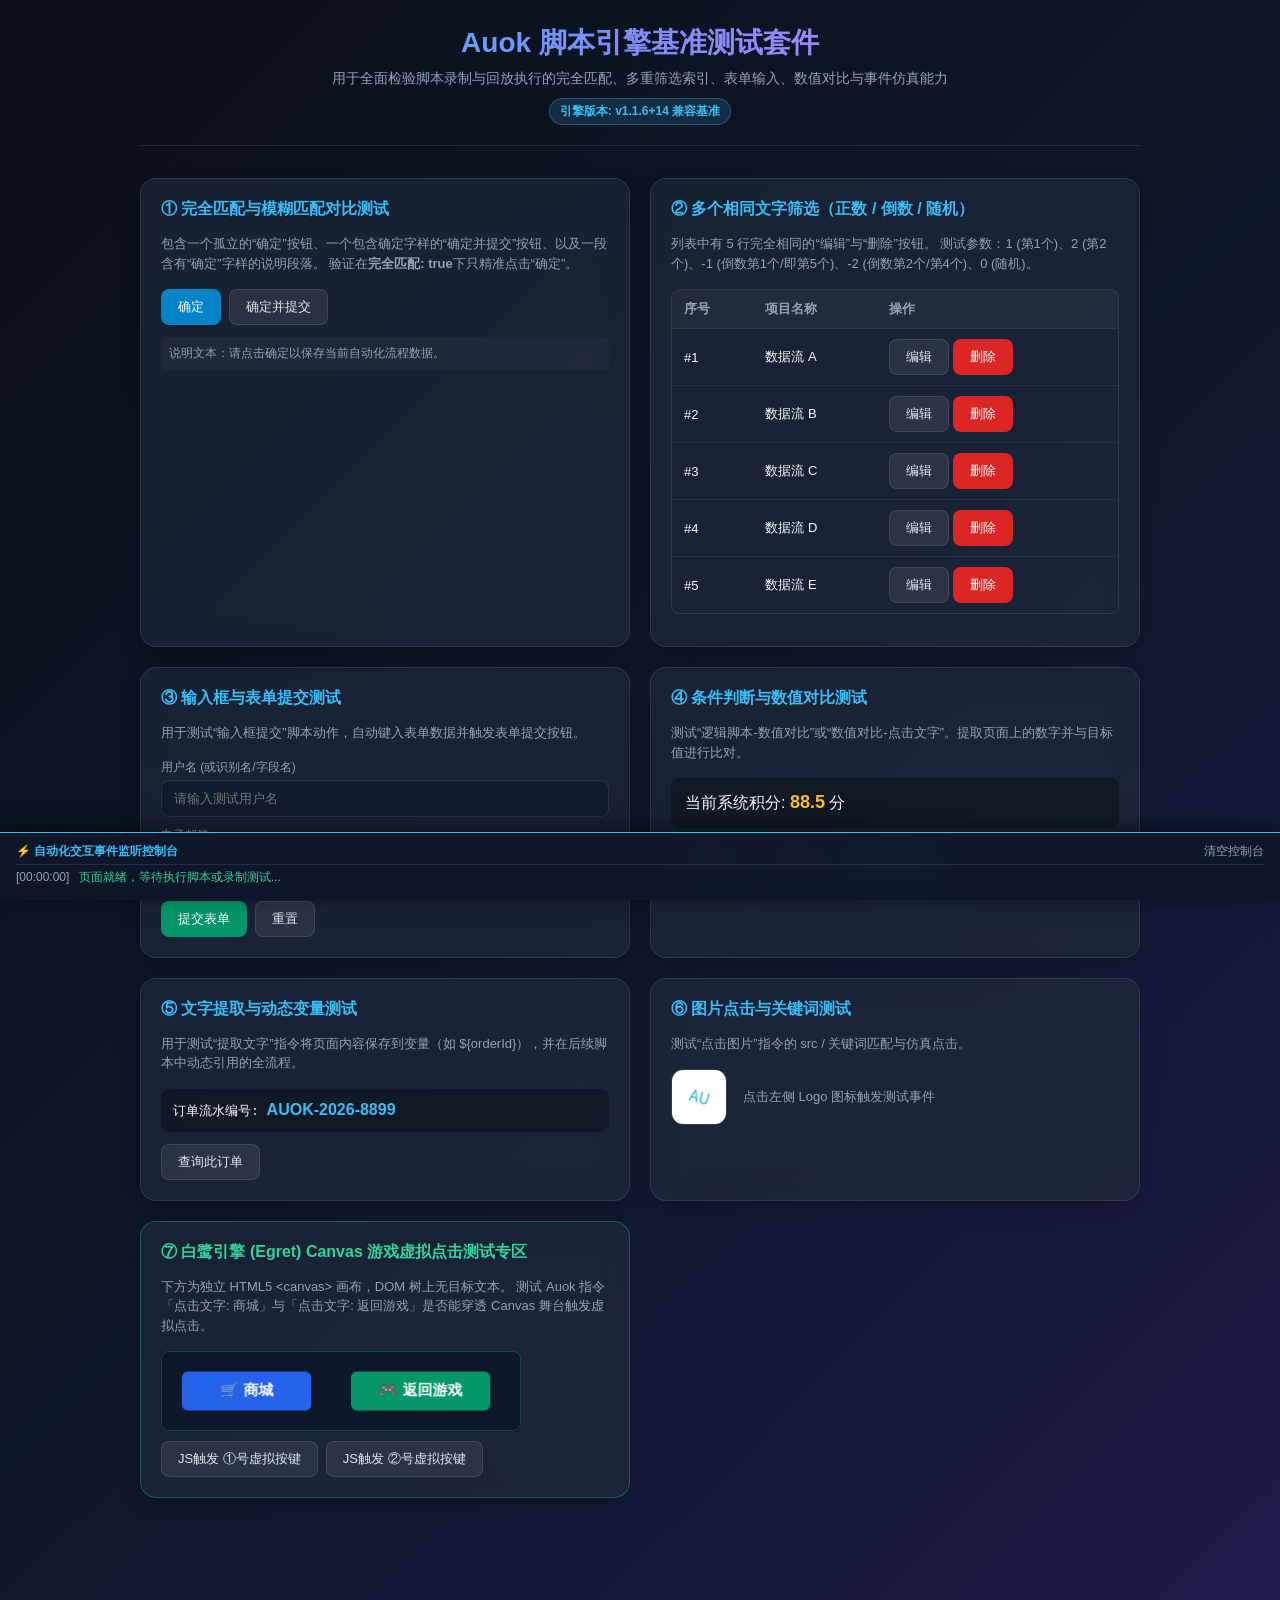
==== assets/test_page.html @ 49ed6db9 "added" ====
<!DOCTYPE html>
<html lang="zh-CN">
<head>
  <meta charset="UTF-8">
  <meta name="viewport" content="width=device-width, initial-scale=1.0">
  <title>Auok 脚本引擎全功能交互式测试基准页</title>
  <style>
    :root {
      --bg-primary: #0f172a;
      --bg-card: rgba(30, 41, 59, 0.7);
      --border: rgba(255, 255, 255, 0.1);
      --accent: #38bdf8;
      --accent-glow: rgba(56, 189, 248, 0.3);
      --text-main: #f8fafc;
      --text-muted: #94a3b8;
      --success: #34d399;
      --warning: #fbbf24;
      --danger: #f87171;
    }
    * {
      box-sizing: border-box;
      margin: 0;
      padding: 0;
      font-family: -apple-system, BlinkMacSystemFont, "Segoe UI", Roboto, "PingFang SC", "Microsoft YaHei", sans-serif;
    }
    body {
      background: linear-gradient(135deg, #0b0f19 0%, #0f172a 50%, #1e1b4b 100%);
      color: var(--text-main);
      min-height: 100vh;
      padding: 24px 16px 120px;
    }
    .container {
      max-width: 1000px;
      margin: 0 auto;
    }
    header {
      text-align: center;
      margin-bottom: 32px;
      padding-bottom: 20px;
      border-bottom: 1px solid var(--border);
    }
    header h1 {
      font-size: 28px;
      font-weight: 700;
      background: linear-gradient(to right, #38bdf8, #818cf8, #c084fc);
      -webkit-background-clip: text;
      background-clip: text;
      -webkit-text-fill-color: transparent;
      margin-bottom: 8px;
    }
    header p {
      color: var(--text-muted);
      font-size: 14px;
    }
    .badge {
      display: inline-block;
      padding: 4px 10px;
      border-radius: 9999px;
      font-size: 12px;
      font-weight: 600;
      background: rgba(56, 189, 248, 0.15);
      color: var(--accent);
      border: 1px solid var(--accent-glow);
      margin-top: 10px;
    }
    .grid {
      display: grid;
      grid-template-columns: repeat(auto-fit, minmax(460px, 1fr));
      gap: 20px;
    }
    @media (max-width: 640px) {
      .grid { grid-template-columns: 1fr; }
    }
    .card {
      background: var(--bg-card);
      backdrop-filter: blur(16px);
      -webkit-backdrop-filter: blur(16px);
      border: 1px solid var(--border);
      border-radius: 16px;
      padding: 20px;
      box-shadow: 0 10px 25px -5px rgba(0, 0, 0, 0.3);
      position: relative;
    }
    .card-title {
      font-size: 16px;
      font-weight: 600;
      margin-bottom: 14px;
      display: flex;
      align-items: center;
      gap: 8px;
      color: #38bdf8;
    }
    .card-desc {
      font-size: 13px;
      color: var(--text-muted);
      margin-bottom: 16px;
      line-height: 1.5;
    }
    .btn {
      display: inline-flex;
      align-items: center;
      justify-content: center;
      padding: 8px 16px;
      border-radius: 8px;
      font-size: 13px;
      font-weight: 500;
      cursor: pointer;
      transition: all 0.2s ease;
      border: 1px solid transparent;
      outline: none;
    }
    .btn:active {
      transform: scale(0.97);
    }
    .btn-primary {
      background: #0284c7;
      color: #fff;
    }
    .btn-primary:hover {
      background: #0369a1;
    }
    .btn-success {
      background: #059669;
      color: #fff;
    }
    .btn-success:hover {
      background: #047857;
    }
    .btn-danger {
      background: #dc2626;
      color: #fff;
    }
    .btn-danger:hover {
      background: #b91c1c;
    }
    .btn-secondary {
      background: rgba(255, 255, 255, 0.08);
      color: #e2e8f0;
      border-color: var(--border);
    }
    .btn-secondary:hover {
      background: rgba(255, 255, 255, 0.15);
    }
    .btn-group {
      display: flex;
      gap: 8px;
      flex-wrap: wrap;
    }
    .table-container {
      width: 100%;
      overflow-x: auto;
      border-radius: 8px;
      border: 1px solid var(--border);
      margin-bottom: 12px;
    }
    table {
      width: 100%;
      border-collapse: collapse;
      font-size: 13px;
      text-align: left;
    }
    th, td {
      padding: 10px 12px;
      border-bottom: 1px solid rgba(255, 255, 255, 0.06);
    }
    th {
      background: rgba(255, 255, 255, 0.04);
      color: var(--text-muted);
      font-weight: 600;
    }
    tr:last-child td {
      border-bottom: none;
    }
    .input-field {
      width: 100%;
      padding: 10px 12px;
      background: rgba(15, 23, 42, 0.6);
      border: 1px solid var(--border);
      border-radius: 8px;
      color: #fff;
      font-size: 13px;
      margin-bottom: 10px;
      outline: none;
      transition: border-color 0.2s;
    }
    .input-field:focus {
      border-color: var(--accent);
    }
    label {
      display: block;
      font-size: 12px;
      color: var(--text-muted);
      margin-bottom: 4px;
    }
    /* Fixed bottom log console */
    #console-box {
      position: fixed;
      bottom: 0;
      left: 0;
      right: 0;
      background: rgba(15, 23, 42, 0.95);
      backdrop-filter: blur(12px);
      border-top: 1px solid var(--accent);
      padding: 10px 16px;
      z-index: 9999;
      max-height: 110px;
      overflow-y: auto;
      font-family: monospace;
      font-size: 12px;
      color: #34d399;
      box-shadow: 0 -4px 20px rgba(0, 0, 0, 0.5);
    }
    .log-item {
      margin-bottom: 4px;
      line-height: 1.4;
    }
    .log-time {
      color: var(--text-muted);
      margin-right: 6px;
    }
  </style>
</head>
<body>
  <div class="container">
    <header>
      <h1>Auok 脚本引擎基准测试套件</h1>
      <p>用于全面检验脚本录制与回放执行的完全匹配、多重筛选索引、表单输入、数值对比与事件仿真能力</p>
      <span class="badge">引擎版本: v1.1.6+14 兼容基准</span>
    </header>

    <div class="grid">
      <!-- 1. 完全匹配 vs 包含匹配测试 -->
      <div class="card">
        <div class="card-title">① 完全匹配与模糊匹配对比测试</div>
        <div class="card-desc">
          包含一个孤立的“确定”按钮、一个包含确定字样的“确定并提交”按钮、以及一段含有“确定”字样的说明段落。
          验证在<strong>完全匹配: true</strong>下只精准点击“确定”。
        </div>
        <div class="btn-group" style="margin-bottom: 12px;">
          <button class="btn btn-primary" onclick="logEvent('点击了纯文字【确定】按钮')">确定</button>
          <button class="btn btn-secondary" onclick="logEvent('点击了【确定并提交】组合按钮')">确定并提交</button>
        </div>
        <p style="font-size: 12px; color: var(--text-muted); background: rgba(255,255,255,0.03); padding: 8px; border-radius: 6px;">
          说明文本：请点击确定以保存当前自动化流程数据。
        </p>
      </div>

      <!-- 2. 多重相同文字筛选测试 -->
      <div class="card">
        <div class="card-title">② 多个相同文字筛选（正数 / 倒数 / 随机）</div>
        <div class="card-desc">
          列表中有 5 行完全相同的“编辑”与“删除”按钮。
          测试参数：1 (第1个)、2 (第2个)、-1 (倒数第1个/即第5个)、-2 (倒数第2个/第4个)、0 (随机)。
        </div>
        <div class="table-container">
          <table>
            <thead>
              <tr>
                <th>序号</th>
                <th>项目名称</th>
                <th>操作</th>
              </tr>
            </thead>
            <tbody>
              <tr>
                <td>#1</td>
                <td>数据流 A</td>
                <td>
                  <button class="btn btn-secondary" onclick="logEvent('点击了 第 1 个【编辑】')">编辑</button>
                  <button class="btn btn-danger" onclick="logEvent('点击了 第 1 个【删除】')">删除</button>
                </td>
              </tr>
              <tr>
                <td>#2</td>
                <td>数据流 B</td>
                <td>
                  <button class="btn btn-secondary" onclick="logEvent('点击了 第 2 个【编辑】')">编辑</button>
                  <button class="btn btn-danger" onclick="logEvent('点击了 第 2 个【删除】')">删除</button>
                </td>
              </tr>
              <tr>
                <td>#3</td>
                <td>数据流 C</td>
                <td>
                  <button class="btn btn-secondary" onclick="logEvent('点击了 第 3 个【编辑】')">编辑</button>
                  <button class="btn btn-danger" onclick="logEvent('点击了 第 3 个【删除】')">删除</button>
                </td>
              </tr>
              <tr>
                <td>#4</td>
                <td>数据流 D</td>
                <td>
                  <button class="btn btn-secondary" onclick="logEvent('点击了 第 4 个【编辑】 (倒数第2个)')">编辑</button>
                  <button class="btn btn-danger" onclick="logEvent('点击了 第 4 个【删除】 (倒数第2个)')">删除</button>
                </td>
              </tr>
              <tr>
                <td>#5</td>
                <td>数据流 E</td>
                <td>
                  <button class="btn btn-secondary" onclick="logEvent('点击了 第 5 个【编辑】 (倒数第1个/最后一个)')">编辑</button>
                  <button class="btn btn-danger" onclick="logEvent('点击了 第 5 个【删除】 (倒数第1个/最后一个)')">删除</button>
                </td>
              </tr>
            </tbody>
          </table>
        </div>
      </div>

      <!-- 3. 表单数据填充与提交测试 -->
      <div class="card">
        <div class="card-title">③ 输入框与表单提交测试</div>
        <div class="card-desc">
          用于测试“输入框提交”脚本动作，自动键入表单数据并触发表单提交按钮。
        </div>
        <form id="test-login-form" onsubmit="event.preventDefault(); logEvent('表单提交成功! 用户名: ' + document.getElementById('username-input').value);">
          <label for="username-input">用户名 (或识别名/字段名)</label>
          <input class="input-field" id="username-input" name="用户名" placeholder="请输入测试用户名" />

          <label for="email-input">电子邮箱</label>
          <input class="input-field" id="email-input" name="邮箱" type="email" placeholder="example@auok.dev" />

          <div style="display: flex; gap: 8px; margin-top: 6px;">
            <button type="submit" class="btn btn-success">提交表单</button>
            <button type="button" class="btn btn-secondary" onclick="document.getElementById('test-login-form').reset(); logEvent('表单已重置');">重置</button>
          </div>
        </form>
      </div>

      <!-- 4. 条件判断与数值对比测试 -->
      <div class="card">
        <div class="card-title">④ 条件判断与数值对比测试</div>
        <div class="card-desc">
          测试“逻辑脚本-数值对比”或“数值对比-点击文字”。提取页面上的数字并与目标值进行比对。
        </div>
        <div style="background: rgba(0,0,0,0.3); padding: 14px; border-radius: 8px; margin-bottom: 12px;">
          当前系统积分: <strong id="user-score" style="color: #fbbf24; font-size: 18px;">88.5</strong> 分
        </div>
        <div class="btn-group">
          <button class="btn btn-secondary" onclick="updateScore(10)">加 10 分</button>
          <button class="btn btn-secondary" onclick="updateScore(-10)">减 10 分</button>
          <button class="btn btn-primary" onclick="logEvent('恭喜触发【兑换奖励】')">兑换奖励</button>
        </div>
      </div>

      <!-- 5. 文字提取与变量插值测试 -->
      <div class="card">
        <div class="card-title">⑤ 文字提取与动态变量测试</div>
        <div class="card-desc">
          用于测试“提取文字”指令将页面内容保存到变量（如 ${orderId}），并在后续脚本中动态引用的全流程。
        </div>
        <div style="background: rgba(0,0,0,0.3); padding: 12px; border-radius: 8px; margin-bottom: 12px; font-family: monospace;">
          订单流水编号: <span id="target-order-id" style="color: #38bdf8; font-weight: bold;">AUOK-2026-8899</span>
        </div>
        <button class="btn btn-secondary" onclick="logEvent('已拷贝/记录订单: ' + document.getElementById('target-order-id').innerText)">查询此订单</button>
      </div>

      <!-- 6. 图片与多媒体元素交互 -->
      <div class="card">
        <div class="card-title">⑥ 图片点击与关键词测试</div>
        <div class="card-desc">
          测试“点击图片”指令的 src / 关键词匹配与仿真点击。
        </div>
        <div style="display: flex; align-items: center; gap: 16px;">
          <img id="test-logo-img" src="app_icon.png" alt="AuokLogo" style="width: 56px; height: 56px; border-radius: 12px; cursor: pointer; border: 1px solid var(--border);" onclick="logEvent('点击了 Logo 图片')">
          <span style="font-size: 13px; color: var(--text-muted);">点击左侧 Logo 图标触发测试事件</span>
        </div>
      </div>

      <!-- 7. 白鹭引擎 (Egret) Canvas 游戏虚拟点击仿真专区 -->
      <div class="card" style="border-color: rgba(16, 185, 129, 0.4);">
        <div class="card-title" style="color: #34d399;">⑦ 白鹭引擎 (Egret) Canvas 游戏虚拟点击测试专区</div>
        <div class="card-desc">
          下方为独立 HTML5 &lt;canvas&gt; 画布，DOM 树上无目标文本。
          测试 Auok 指令「点击文字: 商城」与「点击文字: 返回游戏」是否能穿透 Canvas 舞台触发虚拟点击。
        </div>
        <div style="display: flex; flex-direction: column; gap: 10px;">
          <canvas id="egret-game-canvas" width="360" height="80" style="background: #0f172a; border: 1px solid rgba(16, 185, 129, 0.3); border-radius: 8px; width: 100%; max-width: 360px; height: 80px;"></canvas>
          <div style="display: flex; gap: 8px; flex-wrap: wrap;">
            <button class="btn btn-secondary" onclick="window.clickVirtual('商城')">JS触发 ①号虚拟按键</button>
            <button class="btn btn-secondary" onclick="window.clickVirtual('返回游戏')">JS触发 ②号虚拟按键</button>
          </div>
        </div>
      </div>
    </div>
  </div>

  <!-- 实时交互事件监控台 -->
  <div id="console-box">
    <div style="display: flex; justify-content: space-between; border-bottom: 1px solid rgba(255,255,255,0.1); padding-bottom: 4px; margin-bottom: 4px;">
      <span style="font-weight: bold; color: #38bdf8;">⚡ 自动化交互事件监听控制台</span>
      <span style="cursor: pointer; color: var(--text-muted);" onclick="document.getElementById('log-list').innerHTML = '';">清空控制台</span>
    </div>
    <div id="log-list">
      <div class="log-item"><span class="log-time">[00:00:00]</span> 页面就绪，等待执行脚本或录制测试...</div>
    </div>
  </div>

  <script>
    function logEvent(msg) {
      const now = new Date();
      const timeStr = now.toTimeString().split(' ')[0] + '.' + String(now.getMilliseconds()).padStart(3, '0');
      const logList = document.getElementById('log-list');
      const item = document.createElement('div');
      item.className = 'log-item';
      item.innerHTML = '<span class="log-time">[' + timeStr + ']</span> ' + msg;
      logList.appendChild(item);
      document.getElementById('console-box').scrollTop = document.getElementById('console-box').scrollHeight;
    }

    function updateScore(delta) {
      const el = document.getElementById('user-score');
      let score = parseFloat(el.innerText) || 0;
      score = Math.max(0, score + delta);
      el.innerText = score.toFixed(1);
      logEvent('积分已更新为: ' + el.innerText);
    }

    // 初始化白鹭引擎 (Egret) 虚拟 Canvas 画布与 Stage 舞台仿真
    (function initEgretSimulator() {
      const canvas = document.getElementById('egret-game-canvas');
      if (!canvas) return;
      const ctx = canvas.getContext('2d');

      let activeBtn = null;

      // 绘制游戏画布背景与虚拟按钮（支持被按下时高亮闪烁）
      function drawScene() {
        ctx.fillStyle = '#0f172a';
        ctx.fillRect(0, 0, canvas.width, canvas.height);

        // 按钮 1: 商城
        ctx.fillStyle = activeBtn === 'shop' ? '#38bdf8' : '#2563eb';
        ctx.beginPath();
        ctx.roundRect ? ctx.roundRect(20, 20, 130, 40, 6) : ctx.rect(20, 20, 130, 40);
        ctx.fill();
        ctx.fillStyle = '#ffffff';
        ctx.font = 'bold 15px sans-serif';
        ctx.textAlign = 'center';
        ctx.textBaseline = 'middle';
        ctx.fillText('🛒 商城', 85, 40);

        // 按钮 2: 返回游戏
        ctx.fillStyle = activeBtn === 'back' ? '#34d399' : '#059669';
        ctx.beginPath();
        ctx.roundRect ? ctx.roundRect(190, 20, 140, 40, 6) : ctx.rect(190, 20, 140, 40);
        ctx.fill();
        ctx.fillStyle = '#ffffff';
        ctx.fillText('🎮 返回游戏', 260, 40);
      }
      drawScene();

      function flashButton(btnName) {
        activeBtn = btnName;
        drawScene();
        setTimeout(function() {
          activeBtn = null;
          drawScene();
        }, 220);
      }

      // 构建模拟白鹭 Stage 与可交互节点树 (带父子继承容器与不同空格格式)
      const parentButton = {
        touchEnabled: true,
        width: 140,
        height: 40,
        dispatchEvent: function(e) {
          logEvent('🎮 [白鹭Canvas - Button父级] 接收到冒泡事件: (Type: ' + (e.type || 'touchTap') + ')');
          return true;
        }
      };

      const nodeShop = {
        text: '商城',
        visible: true,
        touchEnabled: true,
        x: 20,
        y: 20,
        width: 130,
        height: 40,
        localToGlobal: function(x, y) { return { x: 20 + x, y: 20 + y }; },
        dispatchEvent: function(e) {
          flashButton('shop');
          logEvent('🎮 [白鹭Canvas] 触发游戏虚拟事件:【商城】(Type: ' + (e.type || 'touchTap') + ')');
          return true;
        }
      };

      const nodeBack = {
        text: ' 返回游戏 ', // 模拟带前后空格的游戏真实文本
        visible: true,
        touchEnabled: false, // 模拟文本节点自身不可点击，依赖父级或冒泡
        parent: parentButton,
        x: 190,
        y: 20,
        width: 140,
        height: 40,
        localToGlobal: function(x, y) { return { x: 190 + x, y: 20 + y }; },
        dispatchEvent: function(e) {
          flashButton('back');
          logEvent('🎮 [白鹭Canvas] 触发游戏虚拟事件:【返回游戏】(Type: ' + (e.type || 'touchTap') + ')');
          return true;
        }
      };

      // 挂载白鹭 Stage 舞台对象 (360x80 真实像素等比)
      const stage = {
        stageWidth: 360,
        stageHeight: 80,
        $hitTest: function(x, y) {
          if (x >= 20 && x <= 150 && y >= 20 && y <= 60) return nodeShop;
          if (x >= 190 && x <= 330 && y >= 20 && y <= 60) return nodeBack;
          return null;
        },
        visible: true,
        $children: [nodeShop, nodeBack]
      };

      canvas.stage = stage;
      canvas.setAttribute('data-entry-class', 'Main');

      // 挂载全局环境供探针与外部脚本探测
      window.stage = stage;
      window.egret = window.egret || {
        MainContext: {
          instance: {
            stage: stage
          }
        },
        TouchEvent: {
          TOUCH_TAP: 'touchTap'
        }
      };

      // 挂载全局辅助测试函数
      window.clickVirtual = function(keyword, exact) {
        if (!keyword) return false;
        logEvent('🚀 [JS测试] 触发虚拟节点:【' + keyword + '】');
        const nodes = stage.$children || [];
        for (let node of nodes) {
          const text = (node.text || '').trim();
          const match = exact ? (text === keyword.trim()) : (text.indexOf(keyword.trim()) !== -1);
          if (match) {
            node.dispatchEvent({ type: 'touchTap' });
            return true;
          }
        }
        logEvent('❌ 白鹭舞台上未找到包含【' + keyword + '】的虚拟节点');
        return false;
      };

      // 真实白鹭移动端游戏典型行为：在 touchstart 处 preventDefault 压制后续 click
      canvas.addEventListener('touchstart', function(e) {
        e.preventDefault();
      }, { passive: false });

      canvas.addEventListener('touchend', function(e) {
        e.preventDefault();
        const touch = e.changedTouches[0];
        if (!touch) return;
        const rect = canvas.getBoundingClientRect();
        const scaleX = canvas.stage.stageWidth / rect.width;
        const scaleY = canvas.stage.stageHeight / rect.height;
        const x = (touch.clientX - rect.left) * scaleX;
        const y = (touch.clientY - rect.top) * scaleY;

        if (x >= 20 && x <= 150 && y >= 20 && y <= 60) {
          nodeShop.dispatchEvent({ type: 'touchTap' });
        } else if (x >= 190 && x <= 330 && y >= 20 && y <= 60) {
          nodeBack.dispatchEvent({ type: 'touchTap' });
        }
      }, { passive: false });

      // 同时也支持物理点击响应
      canvas.addEventListener('click', function(e) {
        const rect = canvas.getBoundingClientRect();
        const scaleX = canvas.stage.stageWidth / rect.width;
        const scaleY = canvas.stage.stageHeight / rect.height;
        const x = (e.clientX - rect.left) * scaleX;
        const y = (e.clientY - rect.top) * scaleY;

        if (x >= 20 && x <= 150 && y >= 20 && y <= 60) {
          nodeShop.dispatchEvent({ type: 'physicalClick' });
        } else if (x >= 190 && x <= 330 && y >= 20 && y <= 60) {
          nodeBack.dispatchEvent({ type: 'physicalClick' });
        }
      });
    })();
  </script>
</body>
</html>
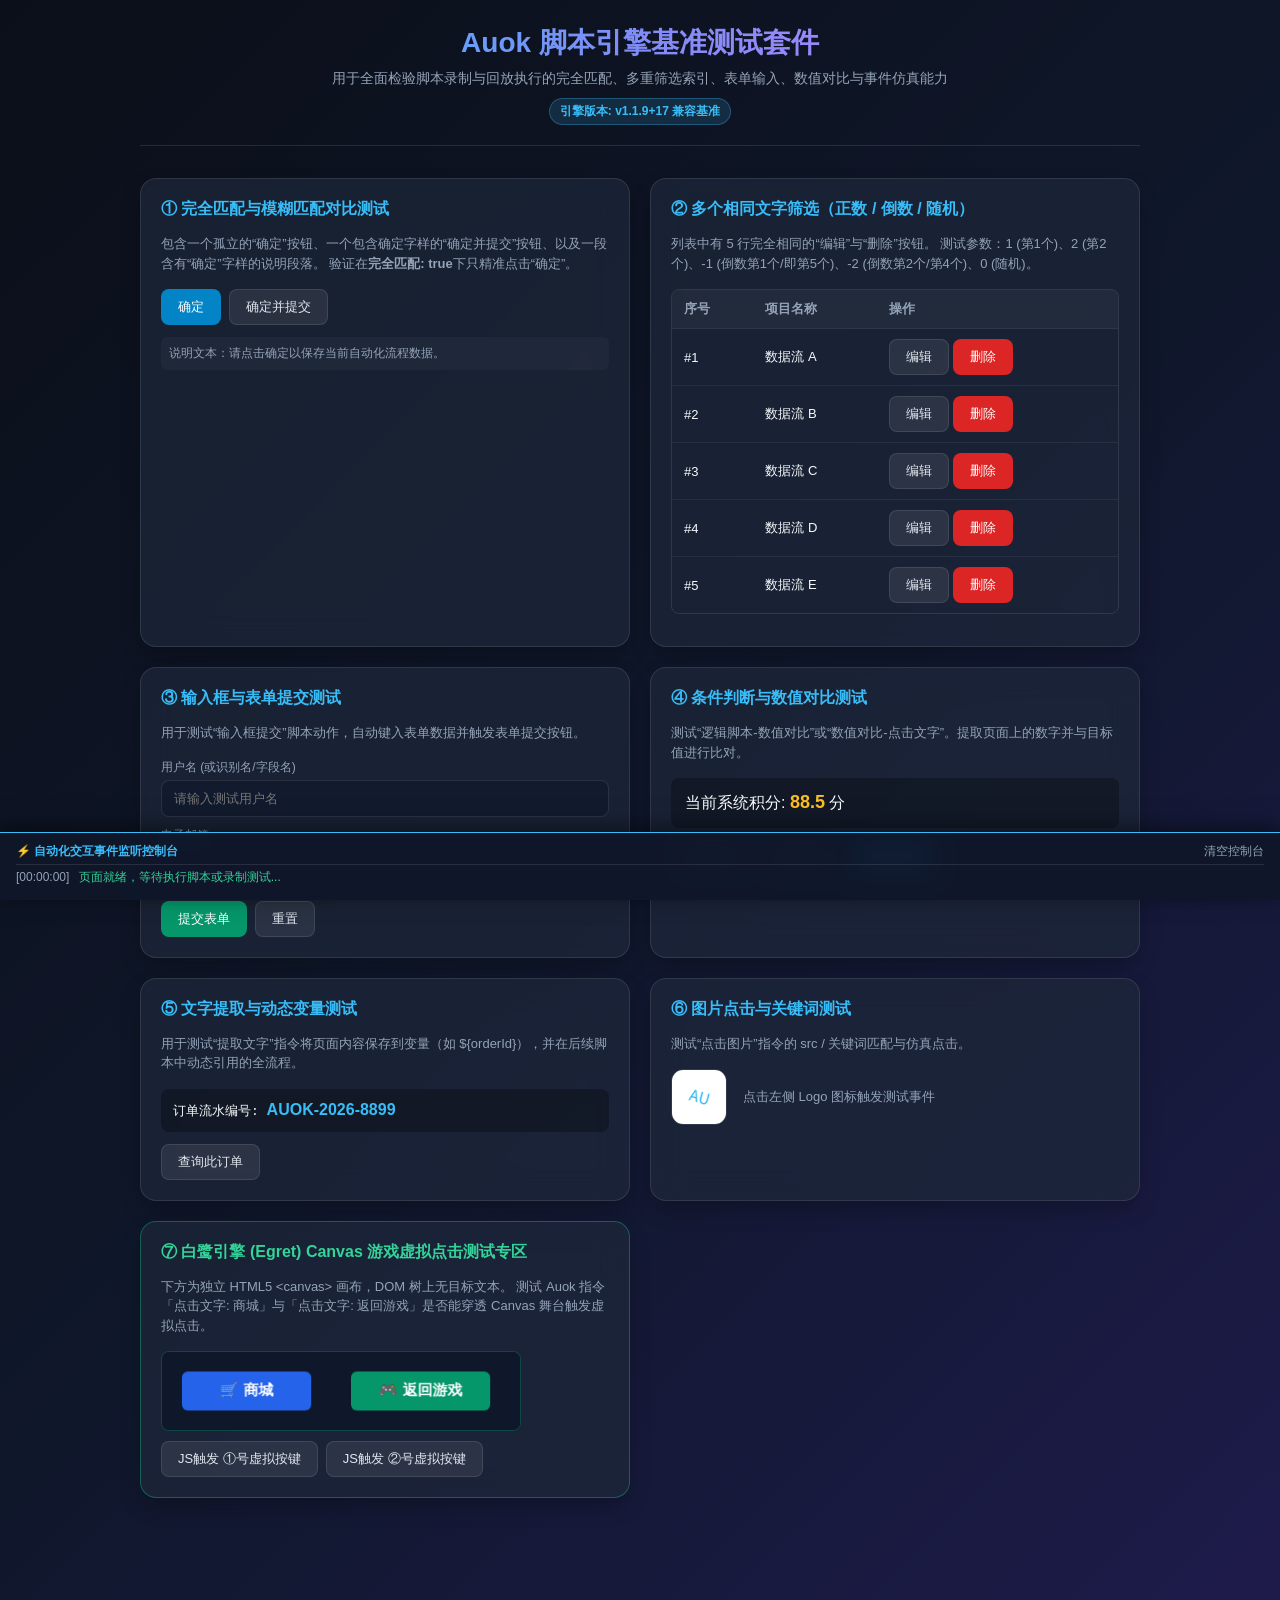
==== commit 75fc163b: "addd" ====
--- a/assets/test_page.html
+++ b/assets/test_page.html
@@ -225,7 +225,7 @@
     <header>
       <h1>Auok 脚本引擎基准测试套件</h1>
       <p>用于全面检验脚本录制与回放执行的完全匹配、多重筛选索引、表单输入、数值对比与事件仿真能力</p>
-      <span class="badge">引擎版本: v1.1.6+14 兼容基准</span>
+      <span class="badge">引擎版本: v1.1.9+17 兼容基准</span>
     </header>
 
     <div class="grid">
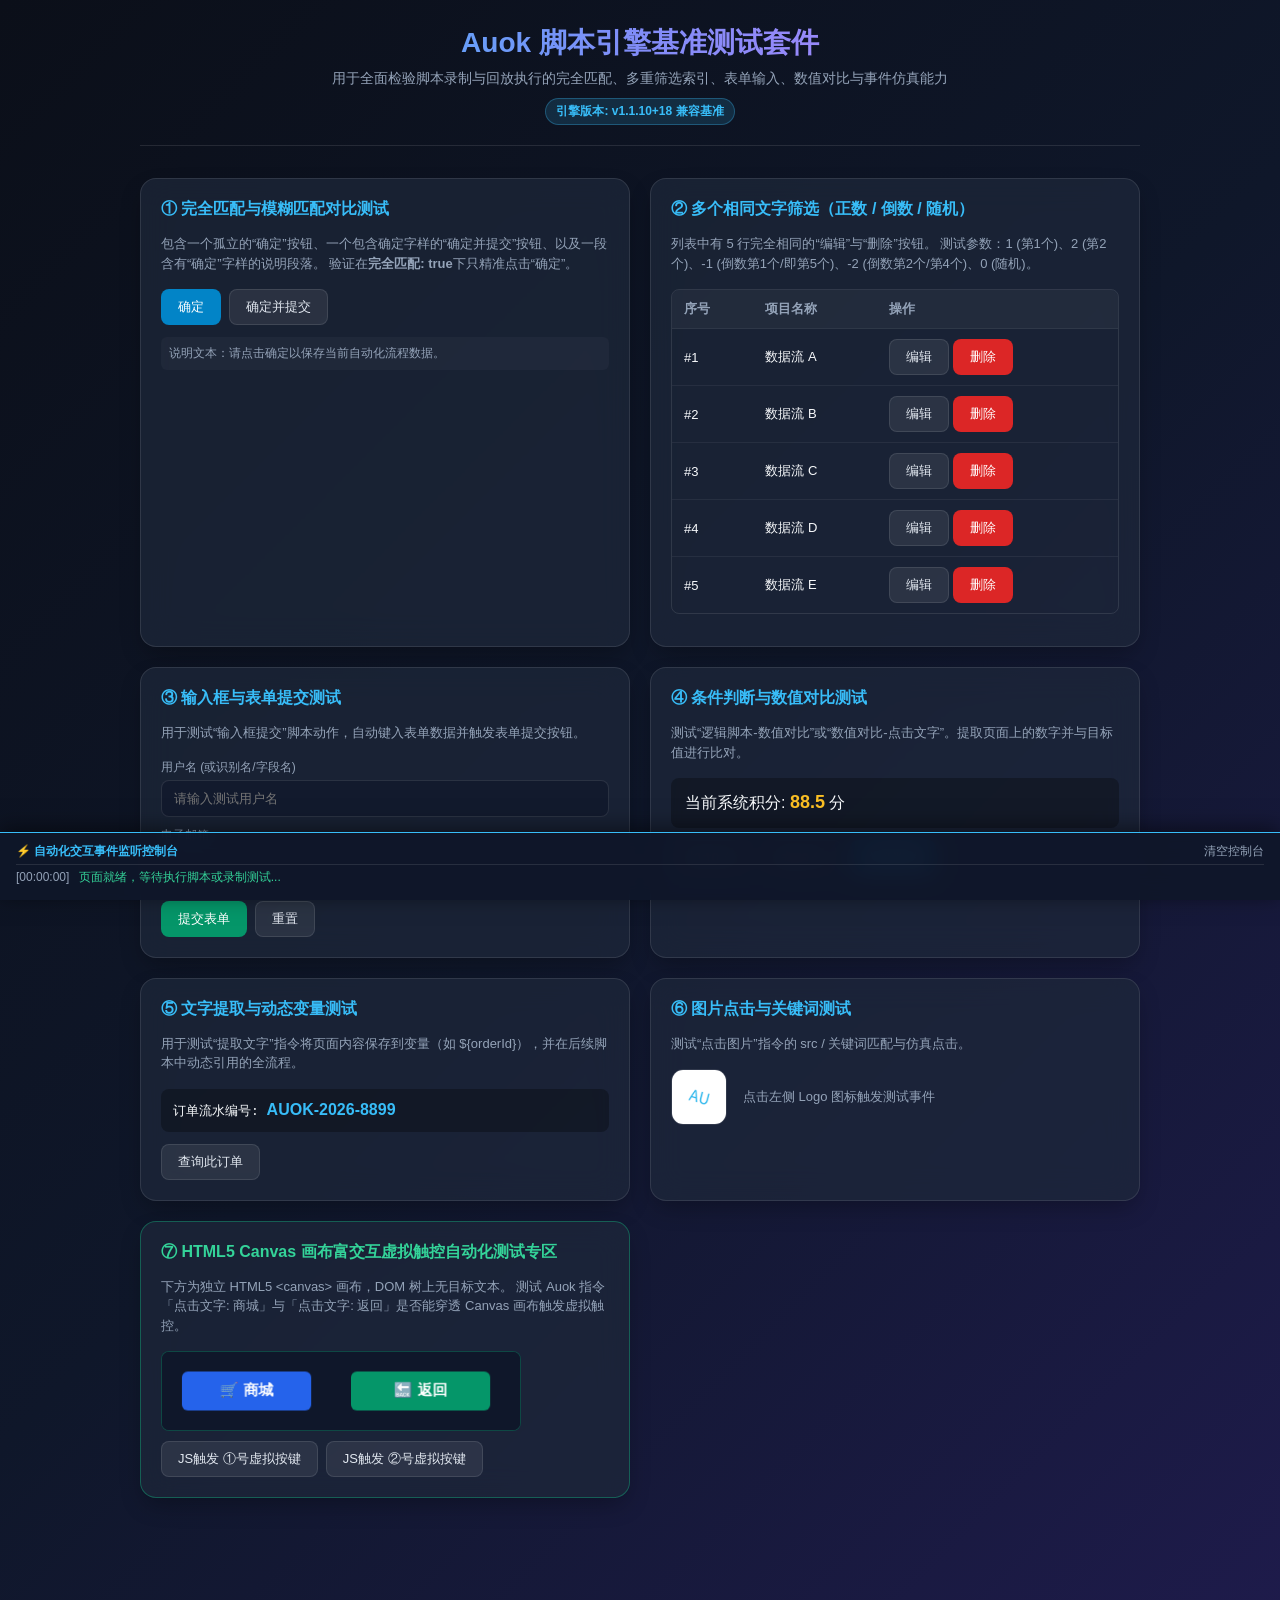
==== commit 019ba91e: "added" ====
--- a/assets/test_page.html
+++ b/assets/test_page.html
@@ -225,7 +225,7 @@
     <header>
       <h1>Auok 脚本引擎基准测试套件</h1>
       <p>用于全面检验脚本录制与回放执行的完全匹配、多重筛选索引、表单输入、数值对比与事件仿真能力</p>
-      <span class="badge">引擎版本: v1.1.9+17 兼容基准</span>
+      <span class="badge">引擎版本: v1.1.10+18 兼容基准</span>
     </header>
 
     <div class="grid">
@@ -367,18 +367,18 @@
         </div>
       </div>
 
-      <!-- 7. 白鹭引擎 (Egret) Canvas 游戏虚拟点击仿真专区 -->
+      <!-- 7. HTML5 Canvas 画布富交互虚拟触控自动化测试专区 -->
       <div class="card" style="border-color: rgba(16, 185, 129, 0.4);">
-        <div class="card-title" style="color: #34d399;">⑦ 白鹭引擎 (Egret) Canvas 游戏虚拟点击测试专区</div>
+        <div class="card-title" style="color: #34d399;">⑦ HTML5 Canvas 画布富交互虚拟触控自动化测试专区</div>
         <div class="card-desc">
           下方为独立 HTML5 &lt;canvas&gt; 画布，DOM 树上无目标文本。
-          测试 Auok 指令「点击文字: 商城」与「点击文字: 返回游戏」是否能穿透 Canvas 舞台触发虚拟点击。
+          测试 Auok 指令「点击文字: 商城」与「点击文字: 返回」是否能穿透 Canvas 画布触发虚拟触控。
         </div>
         <div style="display: flex; flex-direction: column; gap: 10px;">
           <canvas id="egret-game-canvas" width="360" height="80" style="background: #0f172a; border: 1px solid rgba(16, 185, 129, 0.3); border-radius: 8px; width: 100%; max-width: 360px; height: 80px;"></canvas>
           <div style="display: flex; gap: 8px; flex-wrap: wrap;">
             <button class="btn btn-secondary" onclick="window.clickVirtual('商城')">JS触发 ①号虚拟按键</button>
-            <button class="btn btn-secondary" onclick="window.clickVirtual('返回游戏')">JS触发 ②号虚拟按键</button>
+            <button class="btn btn-secondary" onclick="window.clickVirtual('返回')">JS触发 ②号虚拟按键</button>
           </div>
         </div>
       </div>
@@ -440,13 +440,13 @@
         ctx.textBaseline = 'middle';
         ctx.fillText('🛒 商城', 85, 40);
 
-        // 按钮 2: 返回游戏
+        // 按钮 2: 返回
         ctx.fillStyle = activeBtn === 'back' ? '#34d399' : '#059669';
         ctx.beginPath();
         ctx.roundRect ? ctx.roundRect(190, 20, 140, 40, 6) : ctx.rect(190, 20, 140, 40);
         ctx.fill();
         ctx.fillStyle = '#ffffff';
-        ctx.fillText('🎮 返回游戏', 260, 40);
+        ctx.fillText('🔙 返回', 260, 40);
       }
       drawScene();
 
@@ -481,13 +481,13 @@
         localToGlobal: function(x, y) { return { x: 20 + x, y: 20 + y }; },
         dispatchEvent: function(e) {
           flashButton('shop');
-          logEvent('🎮 [白鹭Canvas] 触发游戏虚拟事件:【商城】(Type: ' + (e.type || 'touchTap') + ')');
+          logEvent('🎨 [Canvas触控] 触发虚拟节点事件:【商城】(Type: ' + (e.type || 'touchTap') + ')');
           return true;
         }
       };
 
       const nodeBack = {
-        text: ' 返回游戏 ', // 模拟带前后空格的游戏真实文本
+        text: ' 返回 ', // 模拟带前后空格的内部文本
         visible: true,
         touchEnabled: false, // 模拟文本节点自身不可点击，依赖父级或冒泡
         parent: parentButton,
@@ -498,7 +498,7 @@
         localToGlobal: function(x, y) { return { x: 190 + x, y: 20 + y }; },
         dispatchEvent: function(e) {
           flashButton('back');
-          logEvent('🎮 [白鹭Canvas] 触发游戏虚拟事件:【返回游戏】(Type: ' + (e.type || 'touchTap') + ')');
+          logEvent('🎨 [Canvas触控] 触发虚拟节点事件:【返回】(Type: ' + (e.type || 'touchTap') + ')');
           return true;
         }
       };
@@ -549,7 +549,7 @@
         return false;
       };
 
-      // 真实白鹭移动端游戏典型行为：在 touchstart 处 preventDefault 压制后续 click
+      // 移动端 Canvas 富交互典型行为：在 touchstart 处 preventDefault 压制后续 click
       canvas.addEventListener('touchstart', function(e) {
         e.preventDefault();
       }, { passive: false });
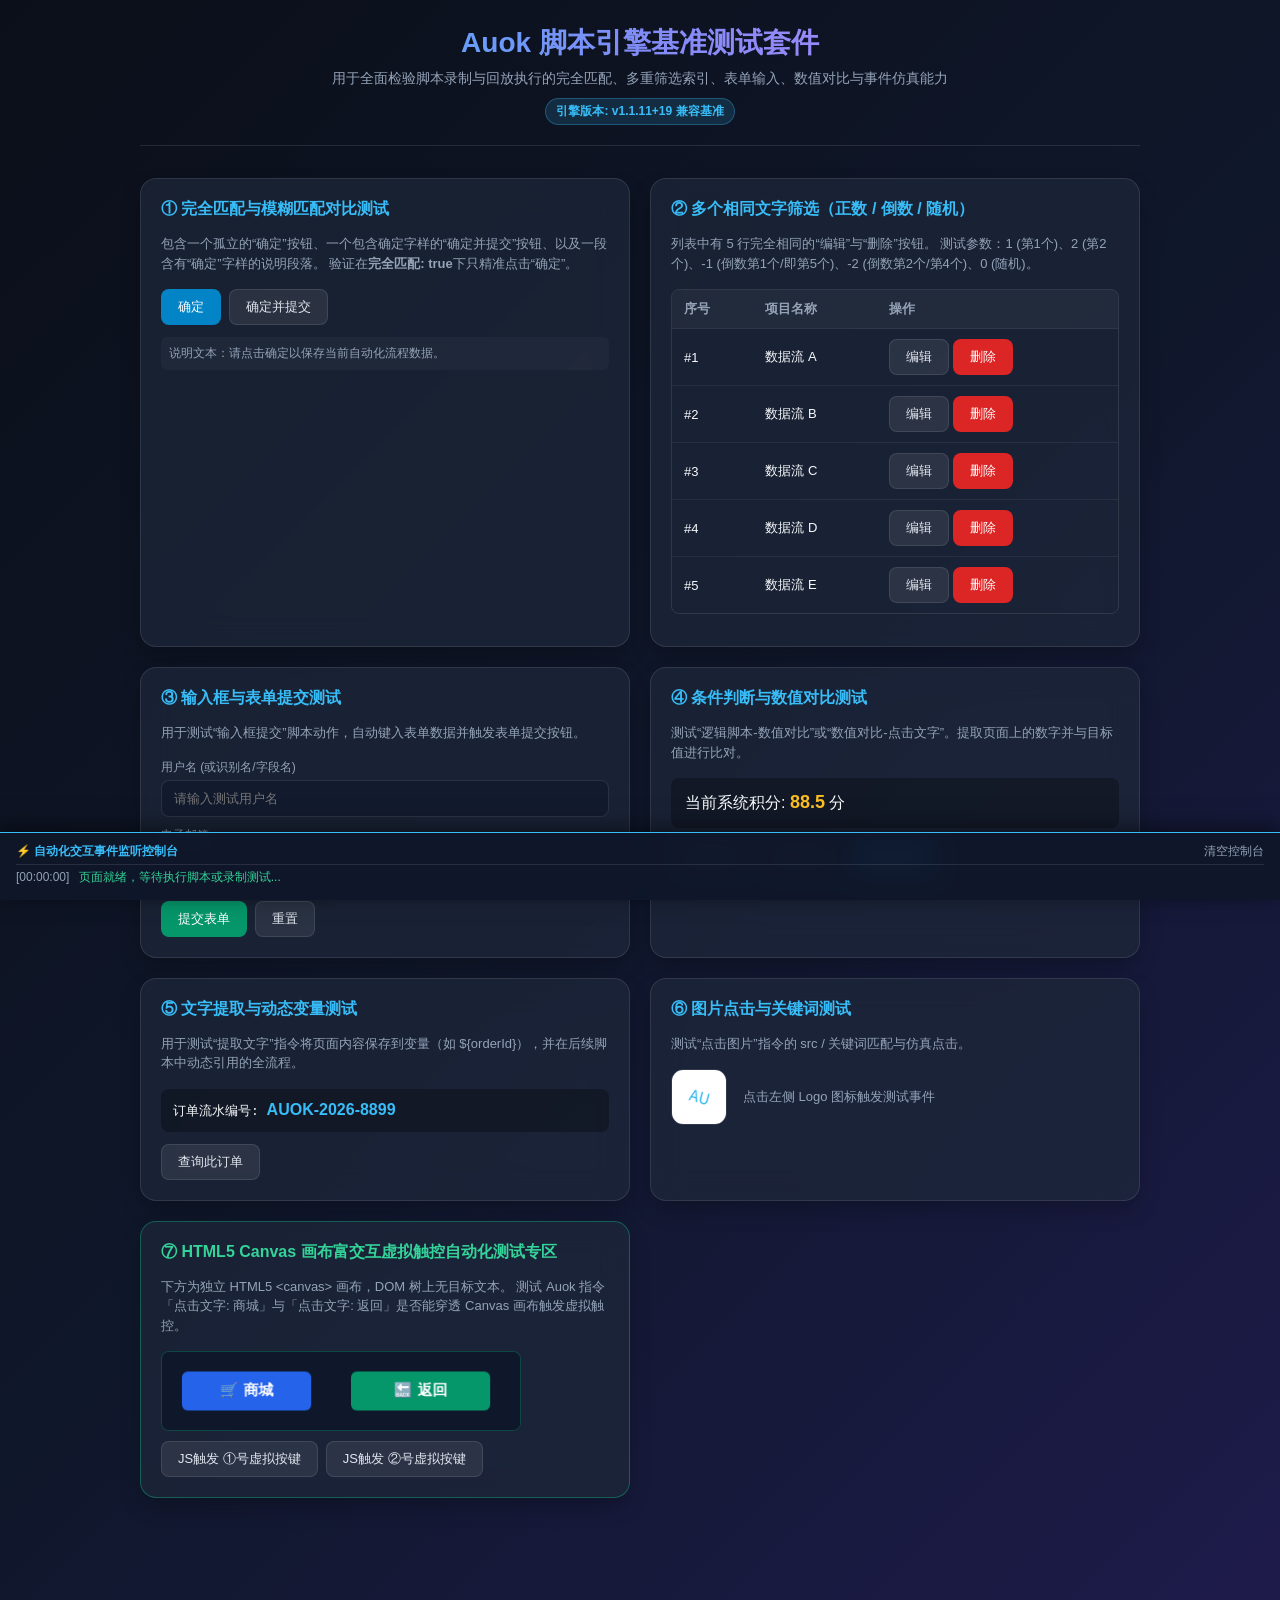
==== commit b8c84620: "added" ====
--- a/assets/test_page.html
+++ b/assets/test_page.html
@@ -225,7 +225,7 @@
     <header>
       <h1>Auok 脚本引擎基准测试套件</h1>
       <p>用于全面检验脚本录制与回放执行的完全匹配、多重筛选索引、表单输入、数值对比与事件仿真能力</p>
-      <span class="badge">引擎版本: v1.1.10+18 兼容基准</span>
+      <span class="badge">引擎版本: v1.1.11+19 兼容基准</span>
     </header>
 
     <div class="grid">
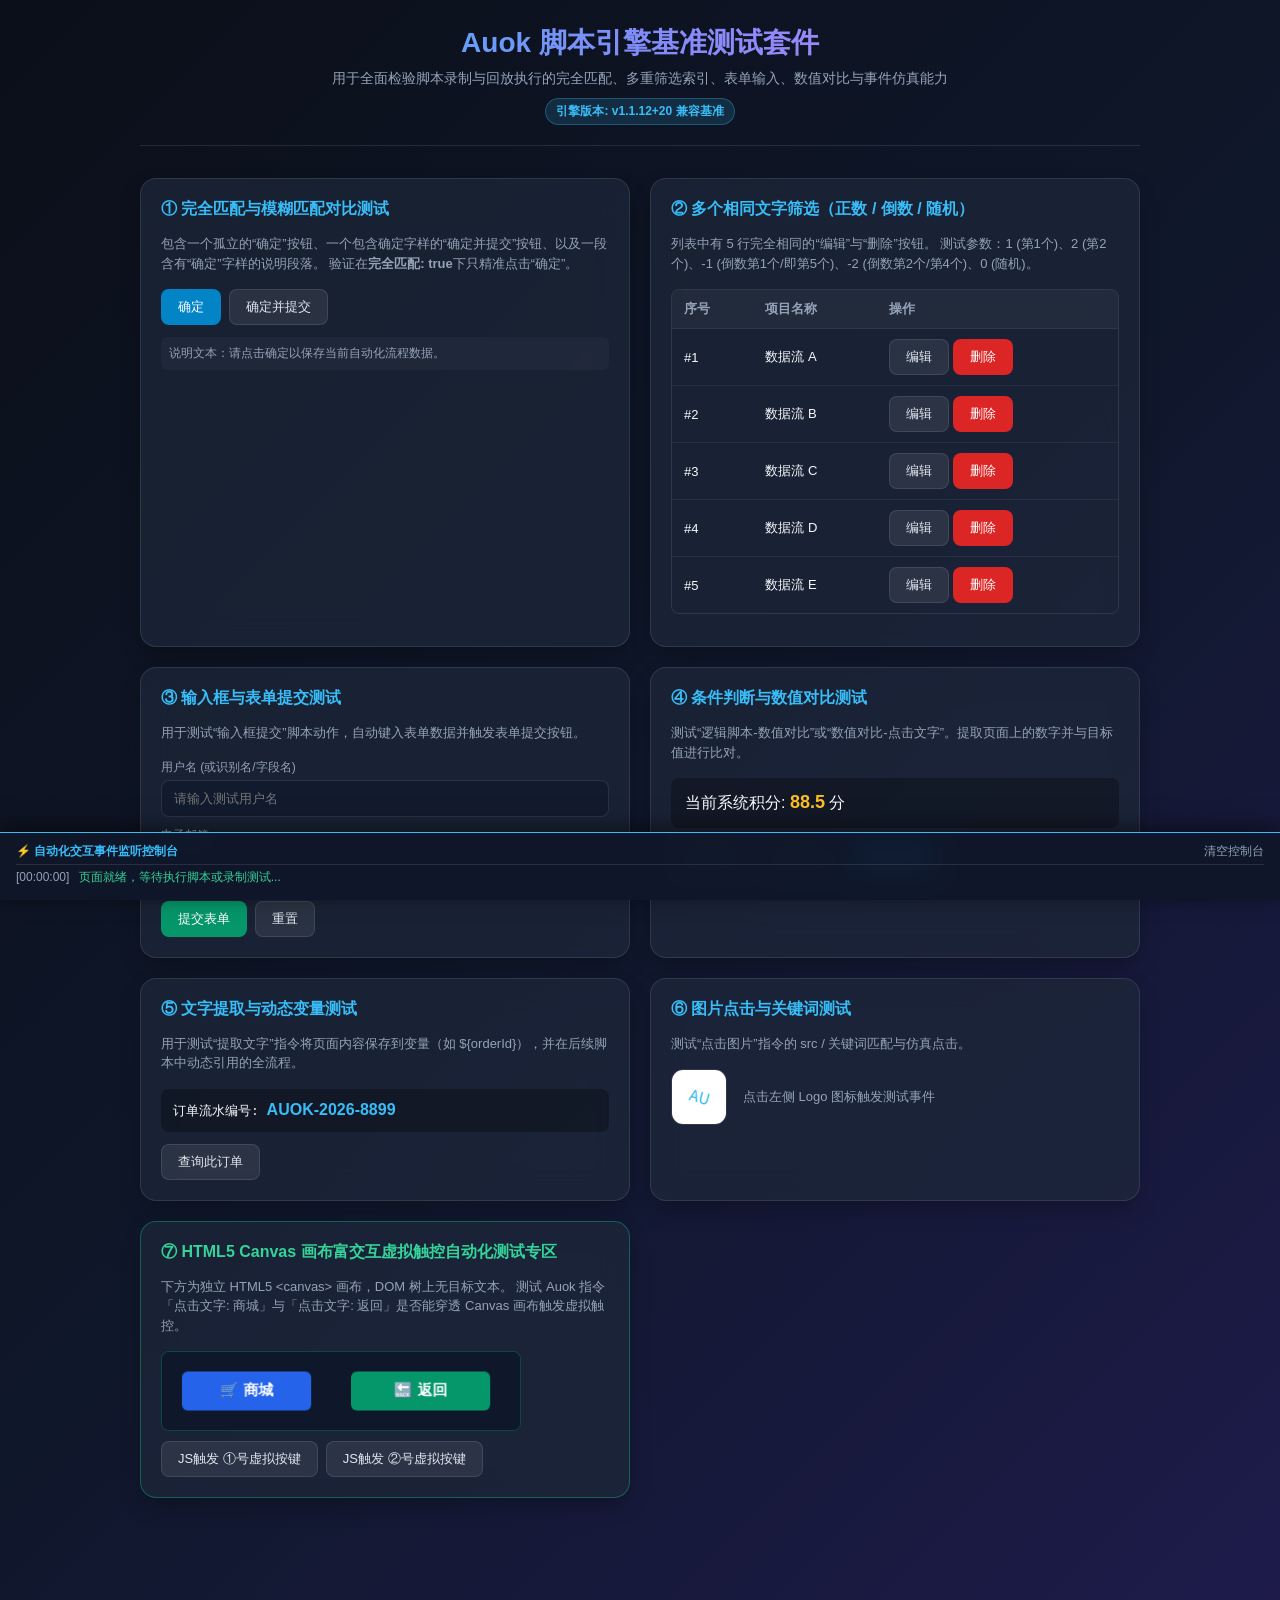
==== commit 59714da7: "fixed" ====
--- a/assets/test_page.html
+++ b/assets/test_page.html
@@ -225,7 +225,7 @@
     <header>
       <h1>Auok 脚本引擎基准测试套件</h1>
       <p>用于全面检验脚本录制与回放执行的完全匹配、多重筛选索引、表单输入、数值对比与事件仿真能力</p>
-      <span class="badge">引擎版本: v1.1.11+19 兼容基准</span>
+      <span class="badge">引擎版本: v1.1.12+20 兼容基准</span>
     </header>
 
     <div class="grid">
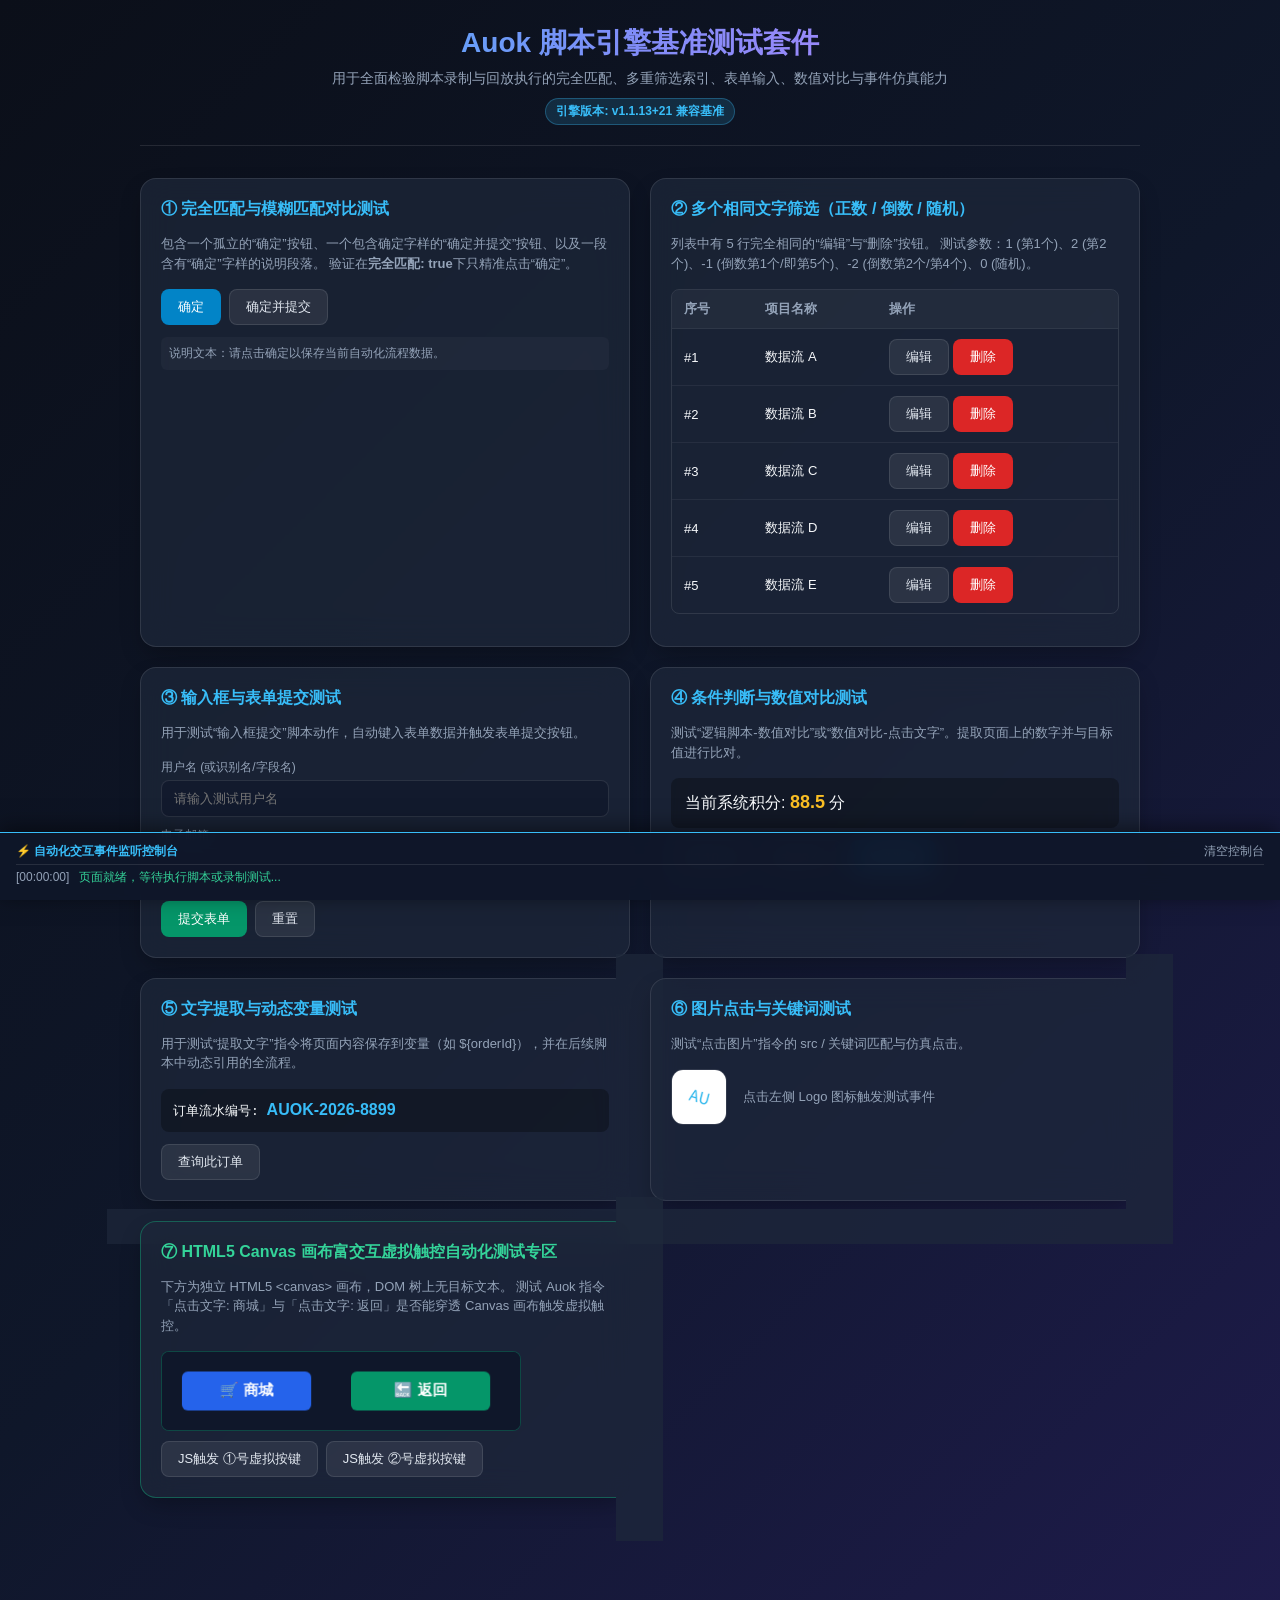
==== commit 36f572d1: "fixed" ====
--- a/assets/test_page.html
+++ b/assets/test_page.html
@@ -225,7 +225,7 @@
     <header>
       <h1>Auok 脚本引擎基准测试套件</h1>
       <p>用于全面检验脚本录制与回放执行的完全匹配、多重筛选索引、表单输入、数值对比与事件仿真能力</p>
-      <span class="badge">引擎版本: v1.1.12+20 兼容基准</span>
+      <span class="badge">引擎版本: v1.1.13+21 兼容基准</span>
     </header>
 
     <div class="grid">
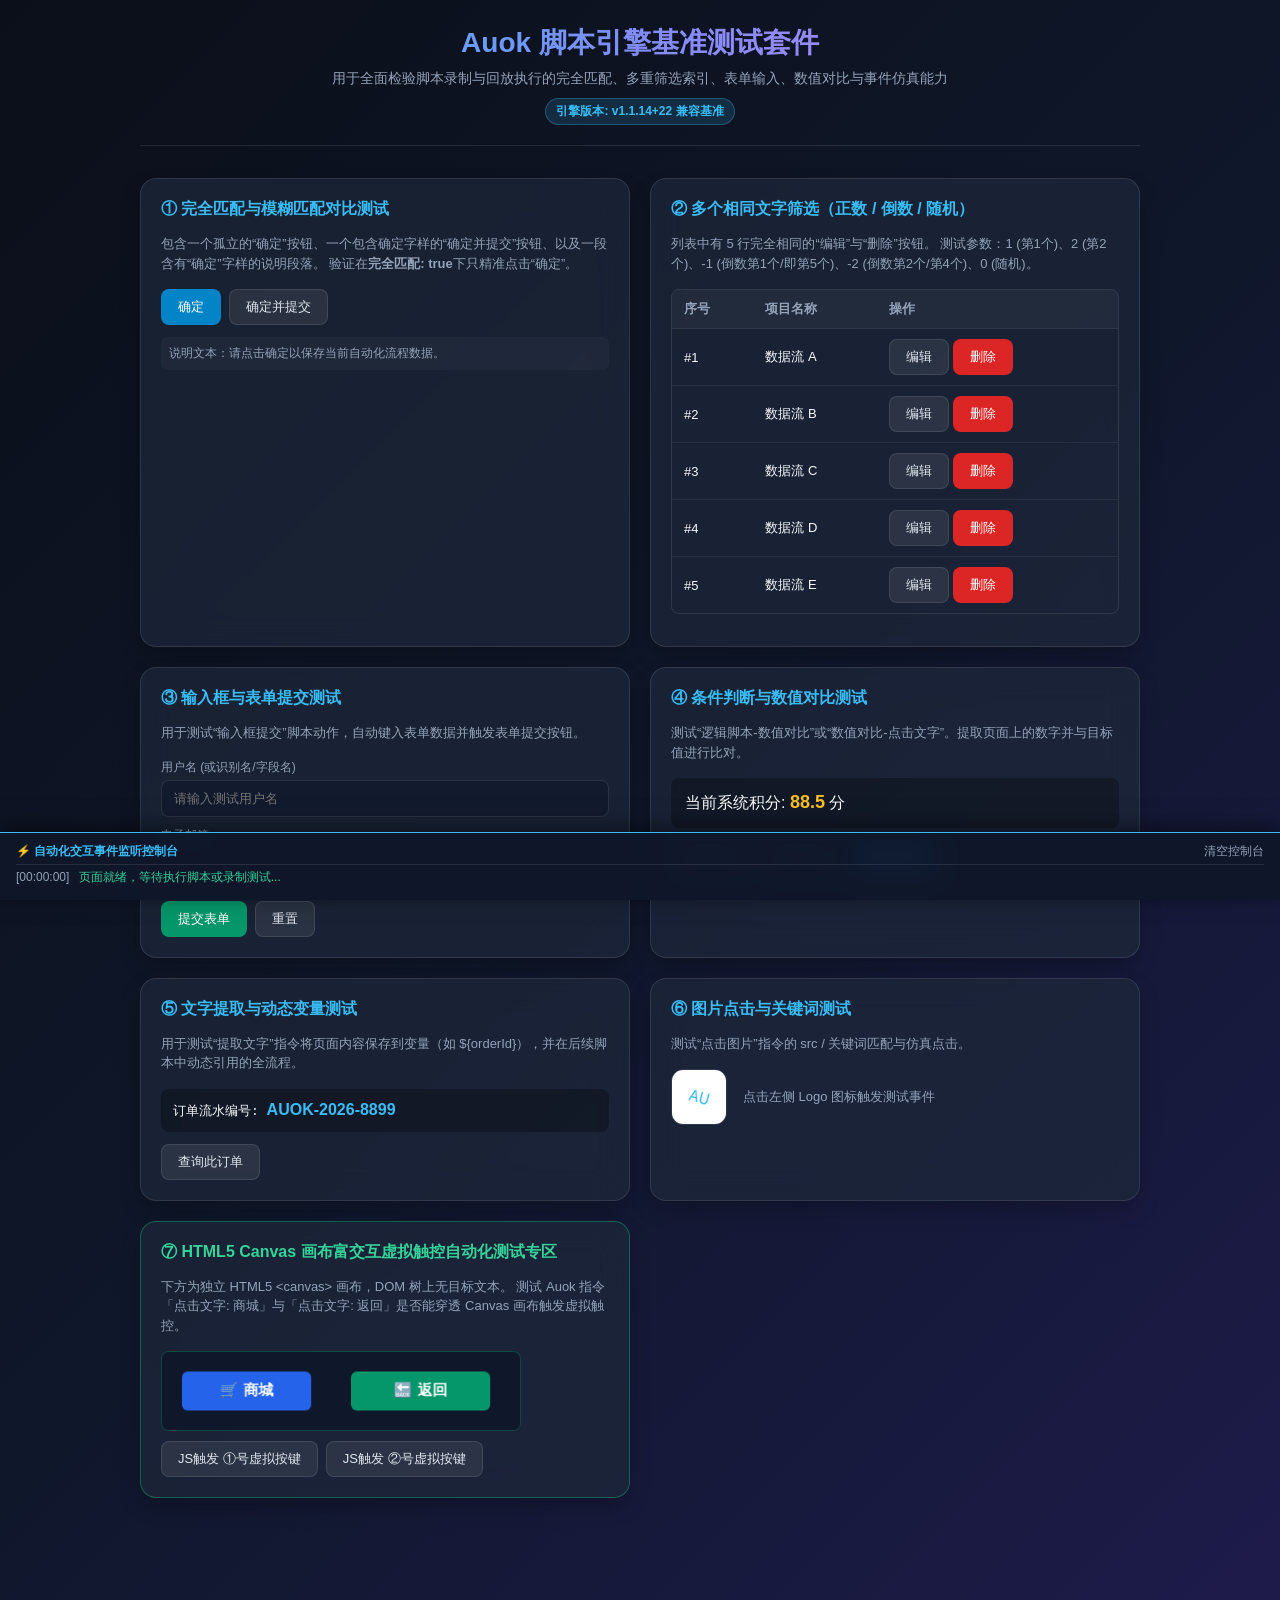
==== commit 7805b70d: "fixed" ====
--- a/assets/test_page.html
+++ b/assets/test_page.html
@@ -225,7 +225,7 @@
     <header>
       <h1>Auok 脚本引擎基准测试套件</h1>
       <p>用于全面检验脚本录制与回放执行的完全匹配、多重筛选索引、表单输入、数值对比与事件仿真能力</p>
-      <span class="badge">引擎版本: v1.1.13+21 兼容基准</span>
+      <span class="badge">引擎版本: v1.1.14+22 兼容基准</span>
     </header>
 
     <div class="grid">
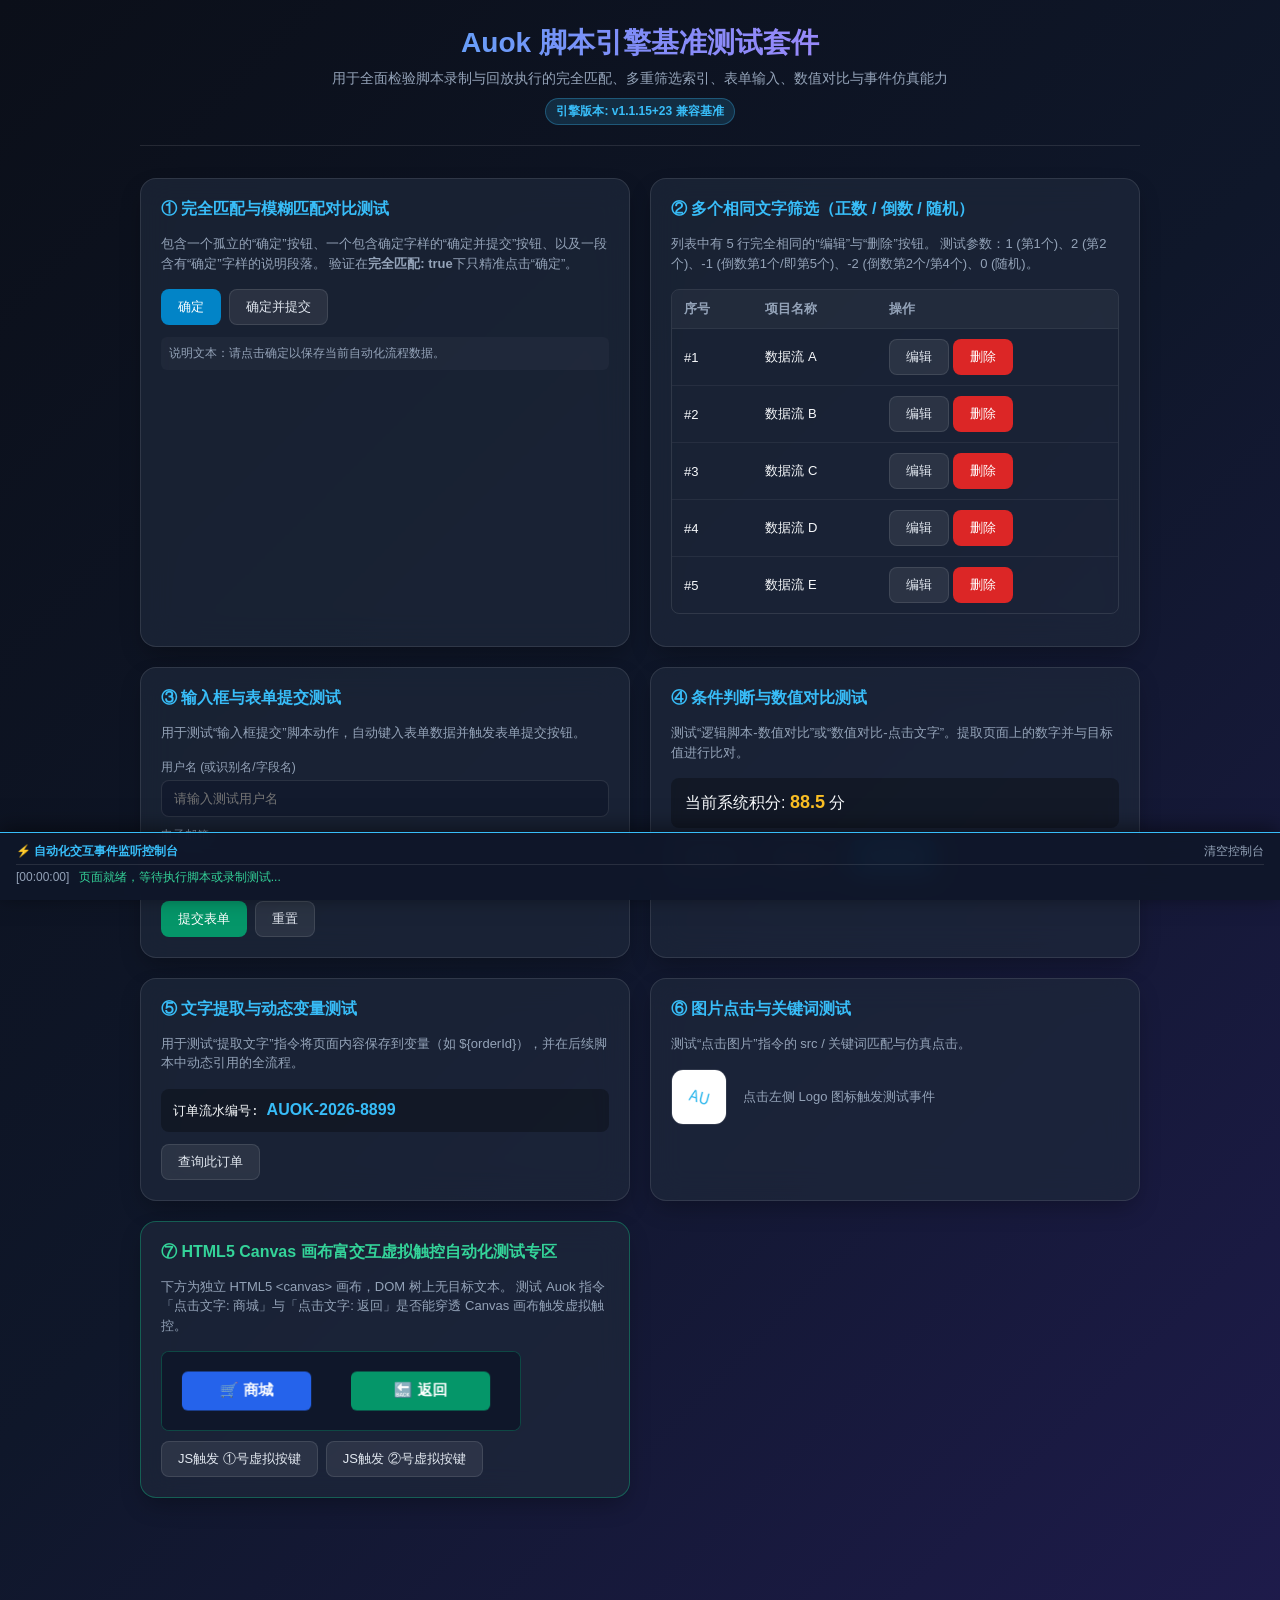
==== commit 1cb29282: "fixed" ====
--- a/assets/test_page.html
+++ b/assets/test_page.html
@@ -225,7 +225,7 @@
     <header>
       <h1>Auok 脚本引擎基准测试套件</h1>
       <p>用于全面检验脚本录制与回放执行的完全匹配、多重筛选索引、表单输入、数值对比与事件仿真能力</p>
-      <span class="badge">引擎版本: v1.1.14+22 兼容基准</span>
+      <span class="badge">引擎版本: v1.1.15+23 兼容基准</span>
     </header>
 
     <div class="grid">
